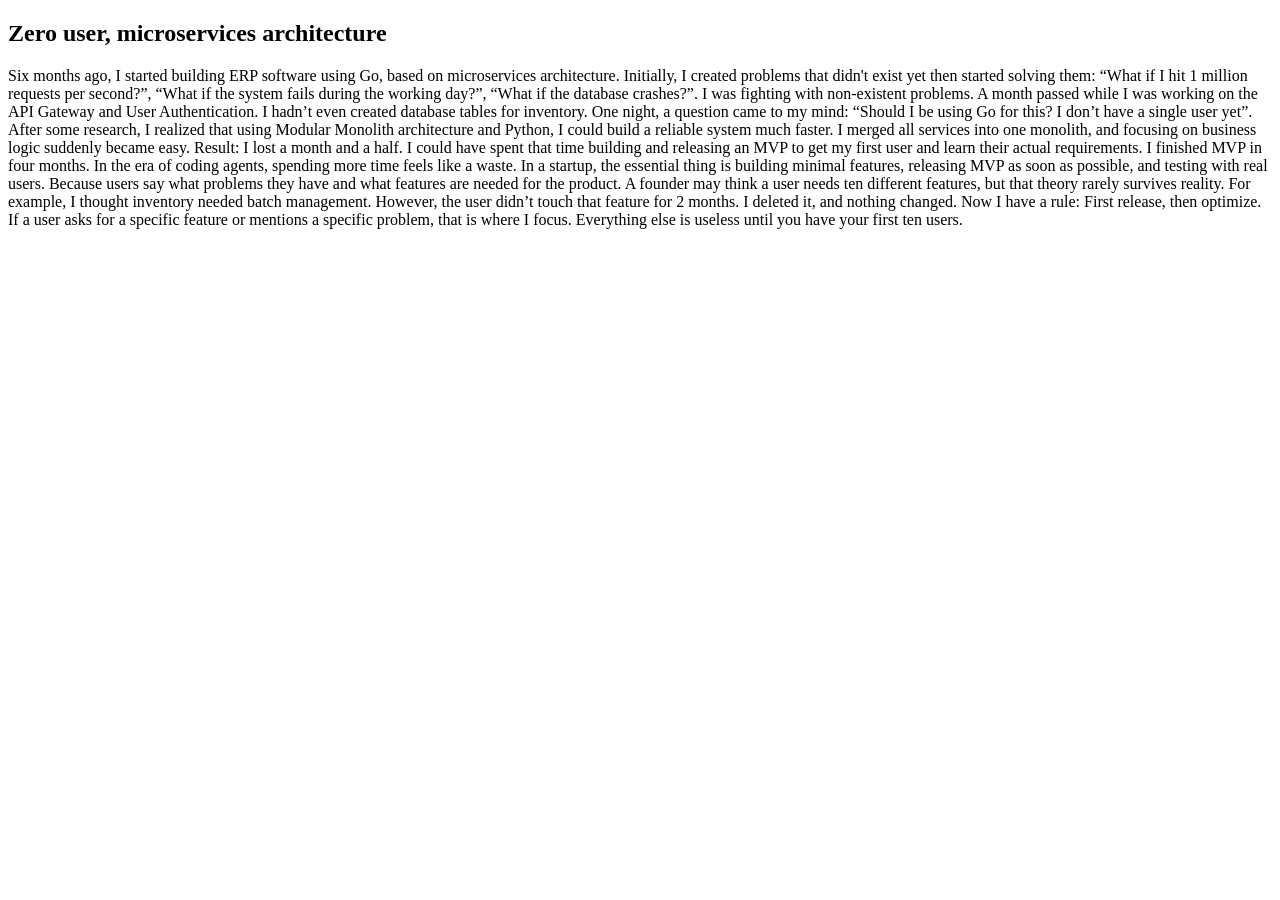
==== essays/en/zero-user-microservices-architecture.html @ 9b6cc2fd "first essay" ====
<!DOCTYPE html>
<html lang="en">
<head>
    <meta charset="UTF-8">
    <meta name="viewport" content="width=device-width, initial-scale=1.0">
    <title>Zero user, microservices architecture</title>
</head>
<body>
    <article>
        <h1>Zero user, microservices architecture</h1>
        <p>
            Six months ago, I started building ERP software using Go, based on microservices architecture. Initially, I created problems that didn't exist yet then started solving them: “What if I hit 1 million requests per second?”, “What if the system fails during the working day?”, “What if the database crashes?”. I was fighting with non-existent problems. A month passed while I was working on the API Gateway and User Authentication. I hadn’t even created database tables for inventory. One night, a question came to my mind: “Should I be using Go for this? I don’t have a single user yet”. 
            After some research, I realized that using Modular Monolith architecture and Python, I could build a reliable system much faster. I merged all services into one monolith, and focusing on business logic suddenly became easy. Result: I lost a month and a half. I could have spent that time building and releasing an MVP to get my first user and learn their actual requirements.
            I finished MVP in four months. In the era of coding agents, spending more time feels like a waste. In a startup, the essential thing is building minimal features, releasing MVP as soon as possible, and testing with real users. Because users say what problems they have and what features are needed for the product. A founder may think a user needs ten different features, but that theory rarely survives reality. 
            For example, I thought inventory needed batch management. However, the user didn’t touch that feature for 2 months. I deleted it, and nothing changed. Now I have a rule: First release, then optimize. If a user asks for a specific feature or mentions a specific problem, that is where I focus. Everything else is useless until you have your first ten users.
        </p>
    </article>
</body>
</html>
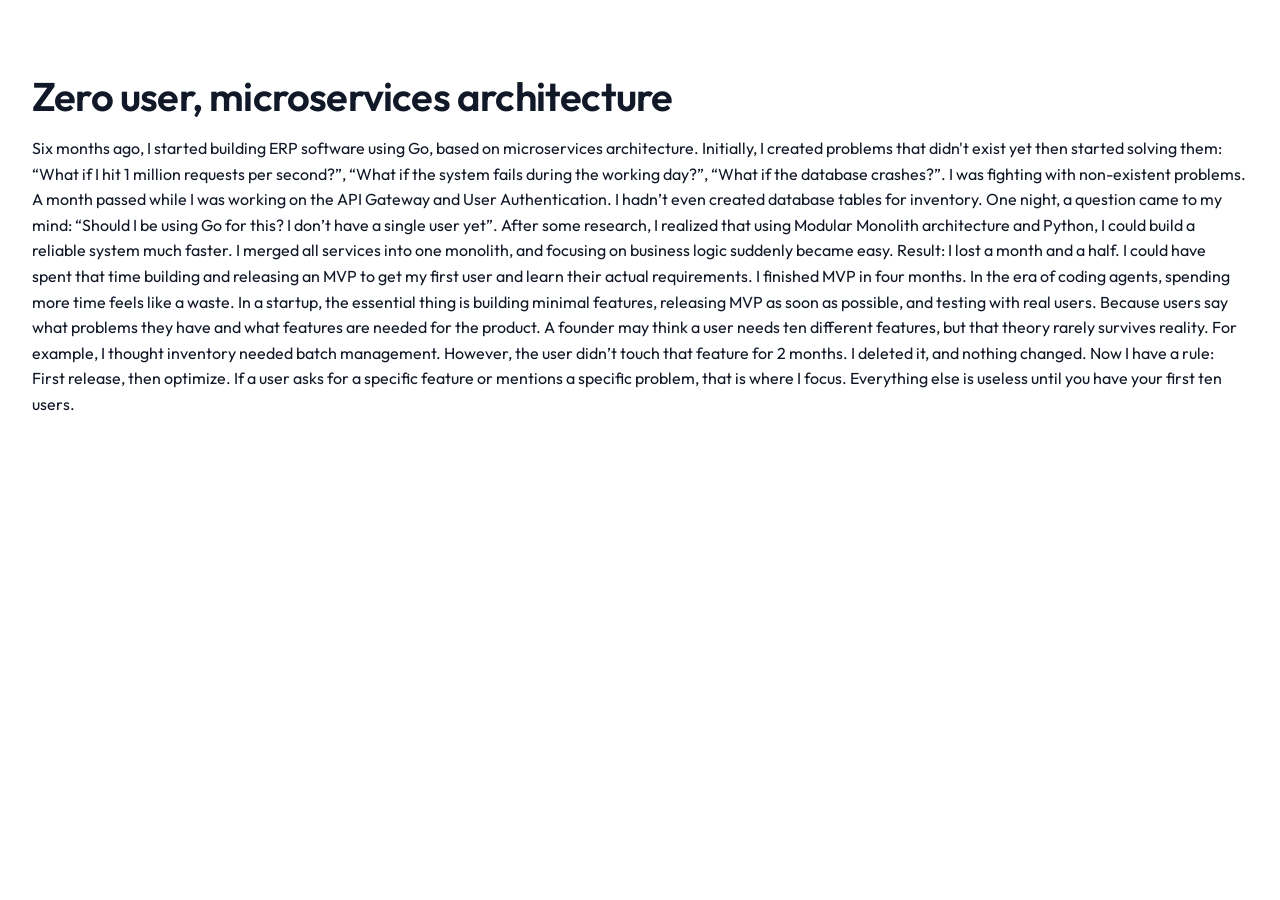
==== commit 9eaa671f: "fixed style" ====
--- a/essays/en/zero-user-microservices-architecture.html
+++ b/essays/en/zero-user-microservices-architecture.html
@@ -1,10 +1,13 @@
 <!DOCTYPE html>
 <html lang="en">
+
 <head>
     <meta charset="UTF-8">
     <meta name="viewport" content="width=device-width, initial-scale=1.0">
     <title>Zero user, microservices architecture</title>
+    <link rel="stylesheet" href="../../assets/styles/style.css">
 </head>
+
 <body>
     <article>
         <h1>Zero user, microservices architecture</h1>
--- a/assets/styles/style.css
+++ b/assets/styles/style.css
@@ -0,0 +1,153 @@
+@import url('https://fonts.googleapis.com/css2?family=Outfit:wght@300;400;600&display=swap');
+
+:root {
+    --bg-color: #ffffff;
+    --text-primary: #111827;
+    --text-secondary: #4b5563;
+    --accent: #2563eb;
+    --border-color: #e5e7eb;
+    --max-width: 640px;
+    --transition: all 0.3s cubic-bezier(0.4, 0, 0.2, 1);
+}
+
+* {
+    margin: 0;
+    padding: 0;
+    box-sizing: border-box;
+}
+
+body {
+    font-family: 'Outfit', -apple-system, BlinkMacSystemFont, "Segoe UI", Roboto, Helvetica, Arial, sans-serif;
+    background-color: var(--bg-color);
+    color: var(--text-primary);
+    line-height: 1.6;
+    padding: 4rem 2rem;
+    -webkit-font-smoothing: antialiased;
+}
+
+header {
+    margin-bottom: 4rem;
+    animation: fadeIn 0.8s ease-out;
+}
+
+.profile-container {
+    margin-bottom: 2rem;
+}
+
+.profile-photo {
+    width: 120px;
+    height: 120px;
+    border-radius: 50%;
+    object-fit: cover;
+    border: 3px solid var(--border-color);
+    box-shadow: 0 4px 6px -1px rgb(0 0 0 / 0.1), 0 2px 4px -2px rgb(0 0 0 / 0.1);
+    transition: var(--transition);
+}
+
+.profile-photo:hover {
+    transform: scale(1.05);
+    border-color: var(--accent);
+}
+
+h1 {
+    font-size: 2.5rem;
+    font-weight: 600;
+    letter-spacing: -0.02em;
+    margin-bottom: 0.5rem;
+}
+
+.subtitle {
+    font-size: 1.1rem;
+    color: var(--text-secondary);
+    font-weight: 300;
+}
+
+main {
+    max-width: var(--max-width);
+    margin: 0 auto;
+}
+
+.bio {
+    margin-bottom: 4rem;
+    animation: fadeIn 1s ease-out;
+}
+
+.bio p {
+    font-size: 1.125rem;
+    color: var(--text-secondary);
+    margin-bottom: 1.5rem;
+}
+
+section {
+    margin-bottom: 4rem;
+    animation: fadeIn 1.2s ease-out;
+}
+
+h2 {
+    font-size: 0.875rem;
+    text-transform: uppercase;
+    letter-spacing: 0.1em;
+    color: var(--text-secondary);
+    margin-bottom: 1.5rem;
+    border-bottom: 1px solid var(--border-color);
+    padding-bottom: 0.5rem;
+}
+
+ul {
+    list-style: none;
+}
+
+li {
+    margin-bottom: 1.5rem;
+}
+
+.essay-link {
+    display: block;
+    text-decoration: none;
+    color: var(--text-primary);
+    transition: var(--transition);
+}
+
+.essay-link h3 {
+    font-size: 1.25rem;
+    font-weight: 400;
+    margin-bottom: 0.25rem;
+}
+
+.essay-link:hover h3 {
+    color: var(--accent);
+    transform: translateX(4px);
+}
+
+.essay-meta {
+    font-size: 0.875rem;
+    color: var(--text-secondary);
+}
+
+footer {
+    margin-top: 8rem;
+    font-size: 0.875rem;
+    color: var(--text-secondary);
+    text-align: center;
+    animation: fadeIn 1.5s ease-out;
+}
+
+@keyframes fadeIn {
+    from {
+        opacity: 0;
+        transform: translateY(10px);
+    }
+    to {
+        opacity: 1;
+        transform: translateY(0);
+    }
+}
+
+@media (max-width: 640px) {
+    body {
+        padding: 3rem 1.5rem;
+    }
+    h1 {
+        font-size: 2rem;
+    }
+}
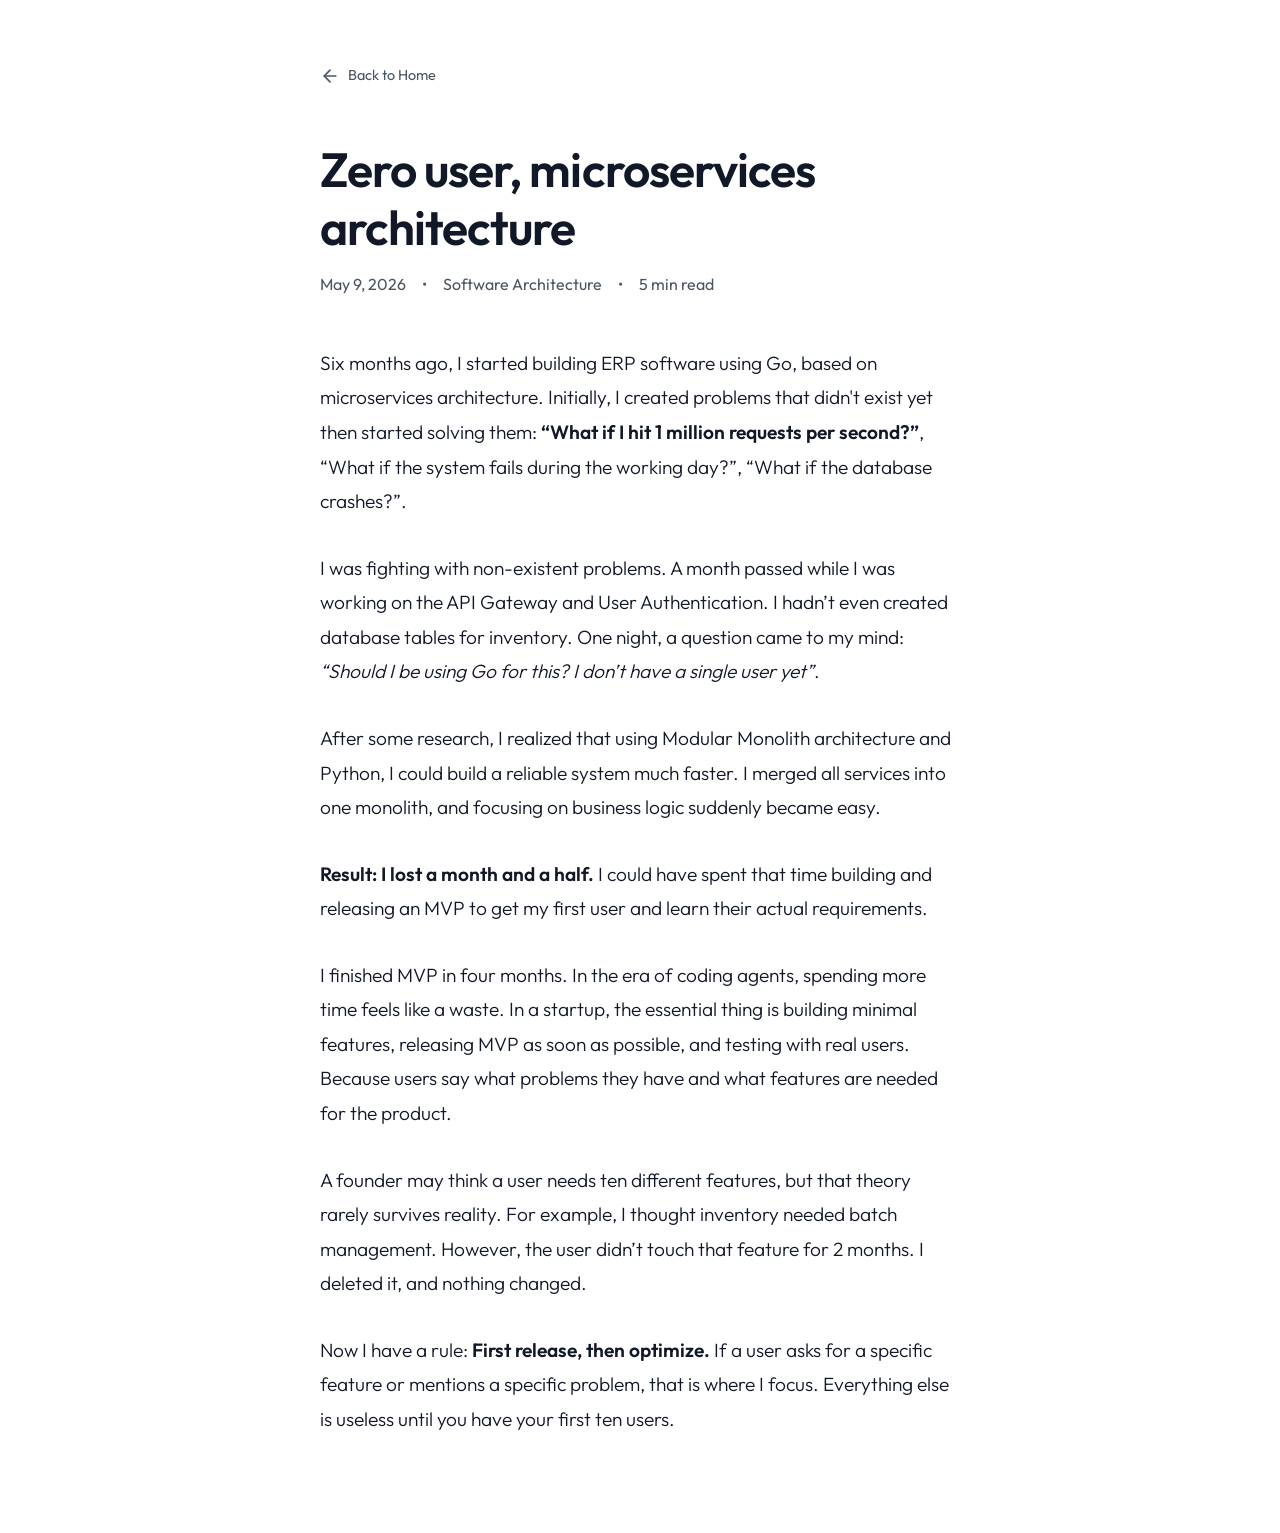
==== commit e9c48066: "style" ====
--- a/essays/en/zero-user-microservices-architecture.html
+++ b/essays/en/zero-user-microservices-architecture.html
@@ -4,19 +4,74 @@
 <head>
     <meta charset="UTF-8">
     <meta name="viewport" content="width=device-width, initial-scale=1.0">
-    <title>Zero user, microservices architecture</title>
+    <meta name="description" content="A story about learning when to use microservices and when to stick with a monolith.">
+    <title>Zero user, microservices architecture | Bobur Yusupov</title>
     <link rel="stylesheet" href="../../assets/styles/style.css">
 </head>
 
 <body>
+    <div class="progress-container">
+        <div class="progress-bar" id="myBar"></div>
+    </div>
+
+    <nav class="back-nav">
+        <a href="../../index.html" class="back-link">
+            <svg width="20" height="20" viewBox="0 0 24 24" fill="none" stroke="currentColor" stroke-width="2"
+                stroke-linecap="round" stroke-linejoin="round">
+                <line x1="19" y1="12" x2="5" y2="12"></line>
+                <polyline points="12 19 5 12 12 5"></polyline>
+            </svg>
+            Back to Home
+        </a>
+    </nav>
+
     <article>
-        <h1>Zero user, microservices architecture</h1>
-        <p>
-            Six months ago, I started building ERP software using Go, based on microservices architecture. Initially, I created problems that didn't exist yet then started solving them: “What if I hit 1 million requests per second?”, “What if the system fails during the working day?”, “What if the database crashes?”. I was fighting with non-existent problems. A month passed while I was working on the API Gateway and User Authentication. I hadn’t even created database tables for inventory. One night, a question came to my mind: “Should I be using Go for this? I don’t have a single user yet”. 
-            After some research, I realized that using Modular Monolith architecture and Python, I could build a reliable system much faster. I merged all services into one monolith, and focusing on business logic suddenly became easy. Result: I lost a month and a half. I could have spent that time building and releasing an MVP to get my first user and learn their actual requirements.
-            I finished MVP in four months. In the era of coding agents, spending more time feels like a waste. In a startup, the essential thing is building minimal features, releasing MVP as soon as possible, and testing with real users. Because users say what problems they have and what features are needed for the product. A founder may think a user needs ten different features, but that theory rarely survives reality. 
-            For example, I thought inventory needed batch management. However, the user didn’t touch that feature for 2 months. I deleted it, and nothing changed. Now I have a rule: First release, then optimize. If a user asks for a specific feature or mentions a specific problem, that is where I focus. Everything else is useless until you have your first ten users.
-        </p>
+        <header class="essay-header">
+            <h1>Zero user, microservices architecture</h1>
+            <div class="essay-meta-top">
+                <time datetime="2026-05-09">May 9, 2026</time>
+                <span>•</span>
+                <span>Software Architecture</span>
+                <span>•</span>
+                <span>5 min read</span>
+            </div>
+        </header>
+
+        <div class="essay-content">
+            <p>
+                Six months ago, I started building ERP software using Go, based on microservices architecture. Initially, I created problems that didn't exist yet then started solving them: <b>“What if I hit 1 million requests per second?”</b>, “What if the system fails during the working day?”, “What if the database crashes?”.
+            </p>
+            <p>
+                I was fighting with non-existent problems. A month passed while I was working on the API Gateway and User Authentication. I hadn’t even created database tables for inventory. One night, a question came to my mind: <i>“Should I be using Go for this? I don’t have a single user yet”</i>.
+            </p>
+            <p>
+                After some research, I realized that using Modular Monolith architecture and Python, I could build a reliable system much faster. I merged all services into one monolith, and focusing on business logic suddenly became easy.
+            </p>
+            <p>
+                <b>Result: I lost a month and a half.</b> I could have spent that time building and releasing an MVP to get my first user and learn their actual requirements.
+            </p>
+            <p>
+                I finished MVP in four months. In the era of coding agents, spending more time feels like a waste. In a startup, the essential thing is building minimal features, releasing MVP as soon as possible, and testing with real users. Because users say what problems they have and what features are needed for the product.
+            </p>
+            <p>
+                A founder may think a user needs ten different features, but that theory rarely survives reality. For example, I thought inventory needed batch management. However, the user didn’t touch that feature for 2 months. I deleted it, and nothing changed.
+            </p>
+            <p>
+                Now I have a rule: <b>First release, then optimize.</b> If a user asks for a specific feature or mentions a specific problem, that is where I focus. Everything else is useless until you have your first ten users.
+            </p>
+        </div>
     </article>
+
+    <script>
+        window.onscroll = function () { updateProgressBar() };
+
+        function updateProgressBar() {
+            var winScroll = document.body.scrollTop || document.documentElement.scrollTop;
+            var height = document.documentElement.scrollHeight - document.documentElement.clientHeight;
+            var scrolled = (winScroll / height) * 100;
+            document.getElementById("myBar").style.width = scrolled + "%";
+        }
+    </script>
 </body>
+
 </html>
--- a/assets/styles/style.css
+++ b/assets/styles/style.css
@@ -137,17 +137,109 @@
         opacity: 0;
         transform: translateY(10px);
     }
+
     to {
         opacity: 1;
         transform: translateY(0);
     }
 }
 
+/* Essay Page Specific Styles */
+.progress-container {
+    position: fixed;
+    top: 0;
+    left: 0;
+    width: 100%;
+    height: 4px;
+    background: transparent;
+    z-index: 1000;
+}
+
+.progress-bar {
+    height: 100%;
+    background: var(--accent);
+    width: 0%;
+    transition: width 0.1s ease;
+}
+
+nav.back-nav {
+    max-width: var(--max-width);
+    margin: 0 auto 3rem auto;
+    animation: fadeIn 0.6s ease-out;
+}
+
+.back-link {
+    display: inline-flex;
+    align-items: center;
+    text-decoration: none;
+    color: var(--text-secondary);
+    font-size: 0.9rem;
+    font-weight: 400;
+    transition: var(--transition);
+}
+
+.back-link:hover {
+    color: var(--accent);
+    transform: translateX(-4px);
+}
+
+.back-link svg {
+    margin-right: 0.5rem;
+}
+
+article {
+    max-width: var(--max-width);
+    margin: 0 auto;
+    animation: fadeIn 1s ease-out;
+}
+
+.essay-header {
+    margin-bottom: 3rem;
+}
+
+.essay-header h1 {
+    font-size: 3rem;
+    line-height: 1.2;
+    margin-bottom: 1rem;
+}
+
+.essay-meta-top {
+    font-size: 1rem;
+    color: var(--text-secondary);
+    display: flex;
+    gap: 1rem;
+    align-items: center;
+}
+
+.essay-content {
+    font-size: 1.2rem;
+    color: var(--text-primary);
+    line-height: 1.8;
+}
+
+.essay-content p {
+    margin-bottom: 2rem;
+    font-weight: 300;
+}
+
+.essay-content b, .essay-content strong {
+    font-weight: 600;
+}
+
 @media (max-width: 640px) {
     body {
-        padding: 3rem 1.5rem;
-    }
+        padding: 2rem 1.25rem;
+    }
+
     h1 {
         font-size: 2rem;
     }
-}
+
+    .essay-header h1 {
+        font-size: 2.25rem;
+    }
+
+    .essay-content {
+        font-size: 1.125rem;
+    }
+}
